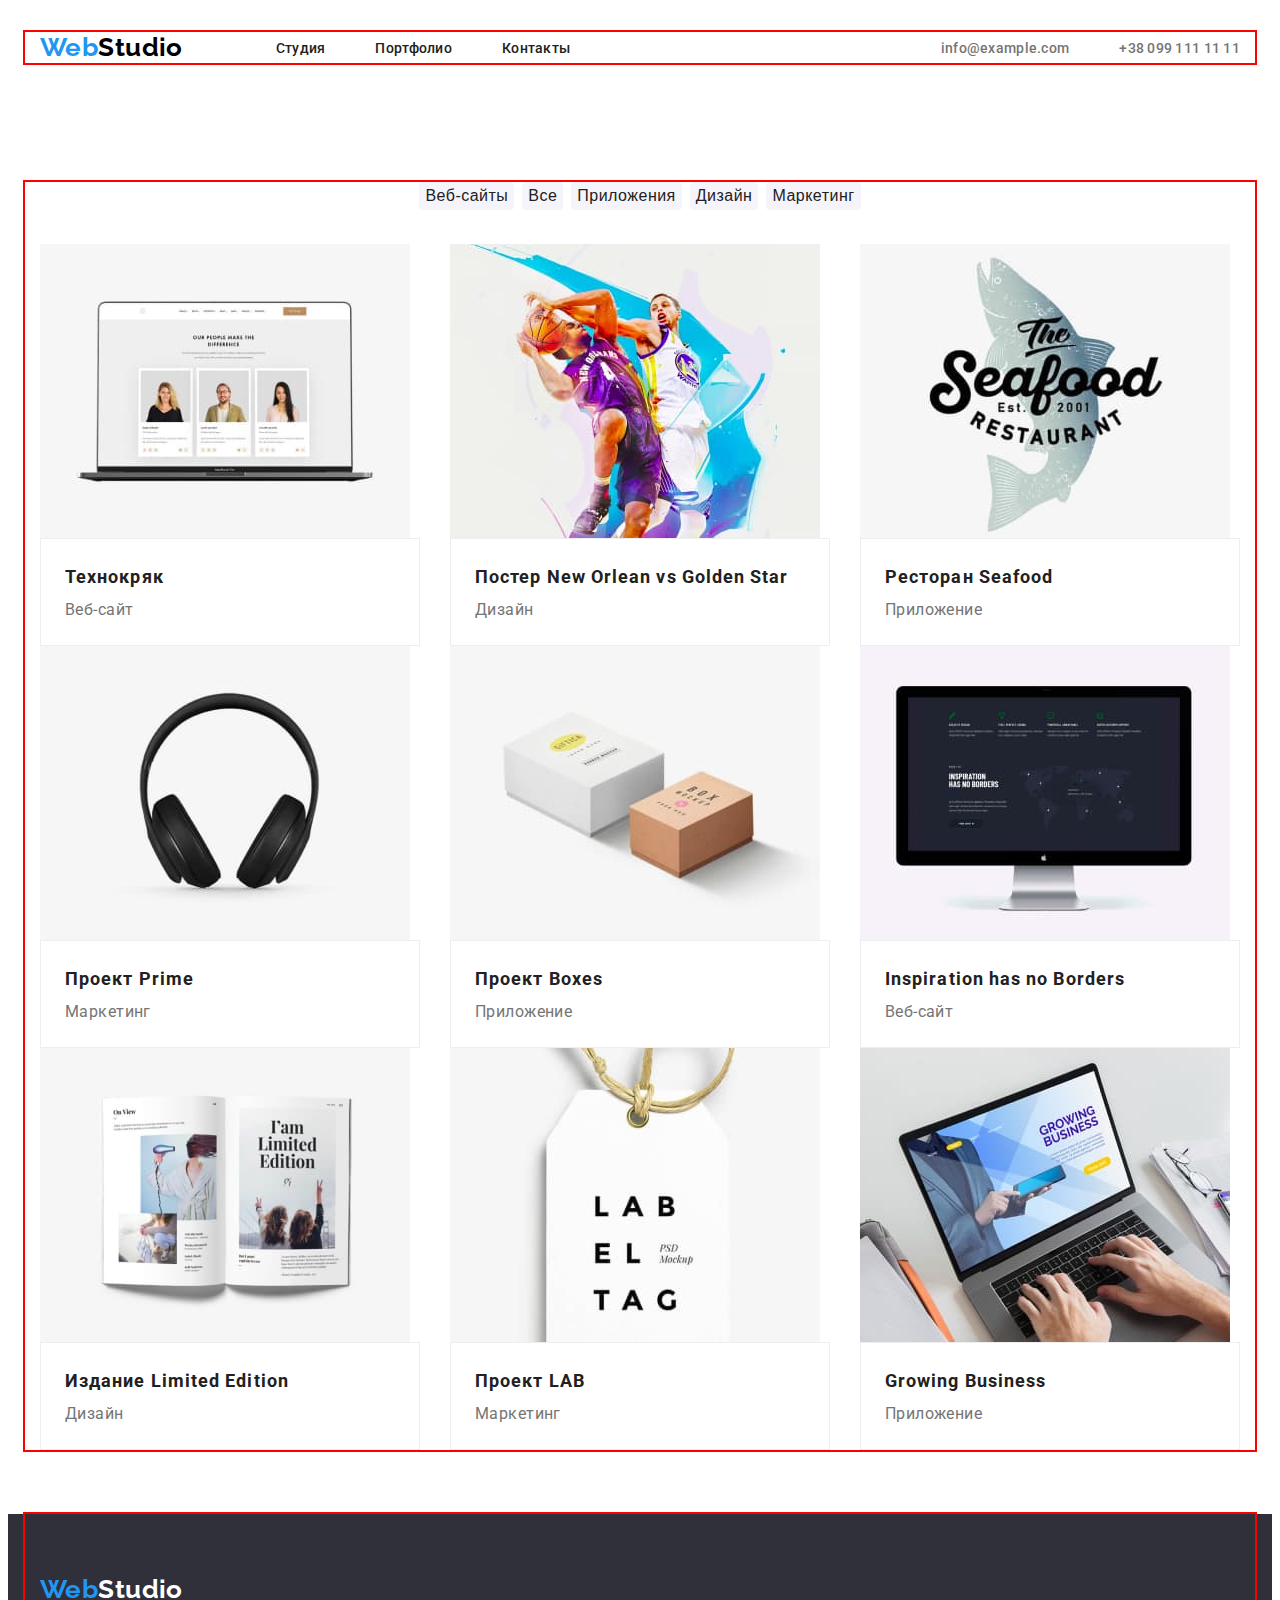
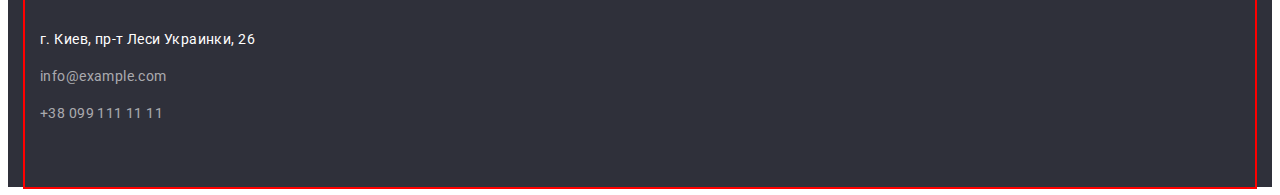
==== portfolio.html @ ec0f8058 "Add files via upload" ====
<!DOCTYPE html>
<html lang="ru">
<head>
    <meta charset="UTF-8">
    <meta http-equiv="X-UA-Compatible" content="IE=edge">
    <meta name="viewport" content="width=device-width, initial-scale=1.0">
    <link rel="stylesheet" href="./css/styles.css">
    <title>WebStudio</title>
    <link rel="preconnect" href="https://fonts.googleapis.com">
    <link rel="preconnect" href="https://fonts.gstatic.com" crossorigin>
    <link rel="stylesheet" href="https://cdnjs.cloudflare.com/ajax/libs/modern-normalize/1.1.0/modern-normalize.min.css" integrity="sha512-wpPYUAdjBVSE4KJnH1VR1HeZfpl1ub8YT/NKx4PuQ5NmX2tKuGu6U/JRp5y+Y8XG2tV+wKQpNHVUX03MfMFn9Q==" crossorigin="anonymous" referrerpolicy="no-referrer" />
    <link href="https://fonts.googleapis.com/css2?family=Raleway:wght@700&family=Roboto:wght@400;500;700;900&display=swap" rel="stylesheet"> 
</head>
<body>
    <header class="header-portfolio">
        <div class="container container-header">
            <nav class="navigation">
                <a href="index.html" class="webstudio web-header">
                    <span class="web">Web</span>Studio</a>
                <ul class="nav-list list">
                    <li class="nav-item"><a href="index.html">Студия</a></li>
                    <li class="nav-item"><a href="portfolio.html">Портфолио</a></li>
                    <li class="nav-item"><a href="">Контакты</a></li>
                </ul>
            </nav>
            <div class="header-contacts-div">
                <ul class="header-contacts-list list">
                    <li class="header-contacts-item"><a href="mailto:info@example.com">info@example.com</a></li>
                    <li class="header-contacts-item"><a href="tel:+380991111111">+38 099 111 11 11</a></li>
                </ul>
            </div>
        </div>
    </header>
    <main>
        <section class="nav-portfolio">
            <div class="nav-portfolio-container container">
                <h1 class="visually-hidden">Навигация в Портфолио</h2>
                <ul class="nav-portfolio-list list">
                    <li class="nav-portfolio-item"><button type="button" class="nav-portfolio-btn">Веб-сайты</button></li>
                    <li class="nav-portfolio-item"><button type="button" class="nav-portfolio-btn">Все</button></li>
                    <li class="nav-portfolio-item"><button type="button" class="nav-portfolio-btn">Приложения</button></li>
                    <li class="nav-portfolio-item"><button type="button" class="nav-portfolio-btn">Дизайн</button></li>
                    <li class="nav-portfolio-item"><button type="button" class="nav-portfolio-btn">Маркетинг</button></li>
                </ul>
                <ul class="services-list list">
                    <li class="services-item">
                        <a href="">
                            <img src="./img/portfolio-img-1.jpg" alt="ноутбук" width="370" height="294">
                            <div class="services-item-content">
                            <h3 class="services-item-title">Технокряк</h3>
                            <p class="services-item-text">Веб-сайт</p>
                            </div>
                        </a>
                    </li>
                    <li class="services-item">
                        <a href="">
                            <img src="./img/portfolio-img-2.jpg" alt="баскетболисты" width="370" height="294">
                            <div class="services-item-content">
                            <h3 class="services-item-title">Постер New Orlean vs Golden Star</h3>
                            <p class="services-item-text">Дизайн</p>
                            </div>
                        </a>
                    </li>
                    <li class="services-item">
                        <a href="">
                            <img src="./img/portfolio-img-3.jpg" alt="ресторан морепродуктов" width="370" height="294">
                            <div class="services-item-content">
                            <h3 class="services-item-title">Ресторан Seafood</h3>
                            <p class="services-item-text">Приложение</p>
                            </div>
                        </a>
                    </li>
                    <li class="services-item">
                        <a href="">
                            <img src="./img/portfolio-img-4.jpg" alt="наушники" width="370" height="294">
                            <div class="services-item-content">
                            <h3 class="services-item-title">Проект Prime</h3>
                            <p class="services-item-text">Маркетинг</p>
                            </div>
                        </a>
                    </li>
                    <li class="services-item">
                        <a href="">
                            <img src="./img/portfolio-img-5.jpg" alt="коробки" width="370" height="294">
                            <div class="services-item-content">
                            <h3 class="services-item-title">Проект Boxes</h3>
                            <p class="services-item-text">Приложение</p>
                            </div>
                        </a>
                    </li>
                    <li class="services-item">
                        <a href="">
                            <img src="./img/portfolio-img-6.jpg" alt="моноблок" width="370" height="294">
                            <div class="services-item-content">
                            <h3 class="services-item-title">Inspiration has no Borders</h3>
                            <p class="services-item-text">Веб-сайт</p>
                            </div>
                        </a>
                    </li>
                    <li class="services-item">
                        <a href="">
                            <img src="./img/portfolio-img-7.jpg" alt="журнал" width="370" height="294">
                            <div class="services-item-content">
                            <h3 class="services-item-title">Издание Limited Edition</h3>
                            <p class="services-item-text">Дизайн</p>
                            </div>
                        </a>
                    </li>
                    <li class="services-item">
                        <a href="">
                            <img src="./img/portfolio-img-8.jpg" alt="этикетка" width="370" height="294">
                            <div class="services-item-content">
                            <h3 class="services-item-title">Проект LAB</h3>
                            <p class="services-item-text">Маркетинг</p>
                            </div>
                        </a>
                    </li>
                    <li class="services-item">
                        <a href="">
                            <img src="./img/portfolio-img-9.jpg" alt="ноутбук" width="370" height="294">
                            <div class="services-item-content">
                            <h3 class="services-item-title">Growing Business</h3>
                            <p class="services-item-text">Приложение</p>
                            </div>
                        </a>
                    </li>
                </ul>
            </div>
        </section>
    </main>
    <footer class="footer">
        <div class="container footer-container">
            <a href="/index.html" class="webstudio web-footer">
                <span class="web">Web</span>Studio</a>
            <address>
                <ul class="footer-list list">
                    <li class="footer-item"><a href="" class="footer-addres">г. Киев, пр-т Леси Украинки, 26</a></li>
                    <li class="footer-item"><a href="mailto:info@example.com">info@example.com</a></li>
                    <li class="footer-item"><a href="tel:+380991111111">+38 099 111 11 11</a></li>
                </ul>
            </address>
        </div>
    </footer>
</body>
</html>
---- css/styles.css ----
:root {
    --corporate-color: #2196F3;
    --first-text: #212121;
    --second-text: #FFFFFF;
    --third-text: #757575;
    --background-header: #ECECEC;
    --background-tagline-and-footer: #2F303A;
    --background-team: #F5F4FA;
    --background-fff: #FFFFFF;
    --backgraund-portfolio-main: #E5E5E5;
    --web-header: #000000;
    --background-btn-portfolio: #F5F4FA;
}

p, h1, h2, h3, h4, h5, h6 {
    margin: 0;
}

ul {
    margin: 0;
    padding: 0;
}

button {
    cursor: pointer;
}

img {
    display: block;
    max-width: 100%;
}

body {
    font-family: "Roboto", sans-serif;
    color: var(--first-text);
    font-size: 14px;
    letter-spacing: 0.03em;
    background-color: var(--background-fff);
}

.list {
    list-style: none;
}

a {
    text-decoration: none;
    color: inherit;
}

.web {
    font-family: Raleway, sans-serif;
    font-size: 26px;
    line-height: calc(31 / 26);
    color: var(--corporate-color);
}

.webstudio{
    font-family: Raleway, sans-serif;
    font-weight: 700;
    font-size: 26px;
    line-height: calc(31 / 26);
}

.container {
    width: 1200px;
    padding-left: 15px;
    padding-right: 15px;
    margin: 0 auto;
    outline: 2px solid red;
}

.visually-hidden {
    position: absolute;
    width: 1px;
    height: 1px;
    margin: -1px;
    border: 0;
    padding: 0;
    white-space: nowrap;
    clip-path: inset(100%);
    clip: rect(0 0 0 0);
    overflow: hidden;
}

/* -------------------HEADER------------------- */
.header {
    background-color: var(--background-header);
    padding-top: 24px;
    padding-bottom: 25px;
}

.container-header {
    display: flex;
    align-items: center;
}

.web-header{
    color: var(--web-header);
    margin-right: 93px;
}

.navigation {
    display: flex;
    align-items: center;
}

.nav-list {
    display: flex;
}

.nav-item {
    font-weight: 500;
    line-height: calc(16 / 14);
    letter-spacing: 0.02em;
    color: var(--first-text);
}

.nav-item + .nav-item{
    margin-left: 50px;
}

.nav-item:hover,
.nav-item:focus {
    font-weight: 500;
    line-height: calc(16 / 14);
    letter-spacing: 0.02em;
    color: var(--corporate-color);
}

.header-contacts-div {
        display: flex;
    align-items: center;
    margin-left: auto;
}

.header-contacts-list {
    display: flex;
    align-items: center;
}

.header-contacts-item + .header-contacts-item {
    margin-left: 50px;
}

.header-contacts-item {
    font-weight: 500;
    line-height: calc(16 / 14);
    letter-spacing: 0.02em;
    color: var(--third-text);
}

.header-contacts-item:hover,
.header-contacts-item:focus {
    font-weight: 500;
    line-height: calc(16 / 14);
    letter-spacing: 0.02em;
    color: var(--corporate-color);
}

/* -------------------TAGLINE------------------- */
.tagline {
    background-color: var(--background-tagline-and-footer);
    flex-grow: 1;
    padding: 200px 0 280px 0;
}

.tagline-title {
    font-weight: 900;
    font-size: 44px;
    line-height: calc(60 / 44);
    text-align: center;
    letter-spacing: 0.06em;
    text-transform: uppercase;
    color: var(--second-text);
    margin-bottom: 30px;
}

.tagline-btn{
    font-weight: bold;
    font-size: 16px;
    line-height: calc(30 / 16);
    display: flex;
    align-items: center;
    text-align: center;
    letter-spacing: 0.06em;
    color: var(--second-text);
    background-color: var(--corporate-color);
    margin: auto;
    border: 0;
    background: var(--corporate-color);
    box-shadow: 0px 4px 4px rgba(0, 0, 0, 0.15);
    border-radius: 4px;
    padding: 10px 32px 10px 47px;
}

.tagline-btn:hover,
.tagline-btn:focus {
    cursor: pointer;
}

/* -------------------ABOUT------------------- */
.about-list {
    display: flex;
    padding-top: 94px;
    padding-bottom: 94px;
}

.about-item + .about-item {
    margin-left: 30px;
}

.about-item {
    width: calc(100% / 4 - 30px);
}

.about-item-title{
    line-height: calc(16 / 14);
    text-transform: uppercase;
}

.about-item-text{
    line-height: calc(24 / 14);
    color: var(--third-text);
}

/* -------------------TASKS------------------- */

.tasks-title {
    font-size: 36px;
    line-height: calc(42 /36);
    text-align: center;
    padding-bottom: 50px;
}

.tasks-list {
    display: flex;
    align-items: center;
    padding-bottom: 94px;
}

.tasks-item + .tasks-item {
    margin-left: 30px;
}

.tasks-item{
    width: calc(100% / 3 - 30px);
}

/* -------------------TEAM------------------- */
.team {
    background-color: var(--background-team);
}

.team-title {
    padding-top: 94px;
    padding-bottom: 50px;
}

.team-item {
    background-color: var(--background-fff);
}

.team-list {
    display: flex;
    padding-bottom: 94px;
}

.team-title {
    font-size: 36px;
    line-height: calc(42 / 36);
    text-align: center;
}

.team-item + .team-item {
    margin-left: 30px;
}

.team-item {
    width: calc(100% / 4 - 30px);
}

.team-item-title {
    font-weight: 500;
    font-size: 16px;
    line-height: calc(19 / 16);
    text-align: center;
    padding-top: 30px;
    padding-bottom: 10px;
}

.team-item-text {
    font-size: 16px;
    line-height: calc(19 / 16);
    text-align: center;
    color: var(--third-text); 
    padding-bottom: 30px;
}

/* -------------------FOOTER------------------- */


footer {
    background-color: var(--background-tagline-and-footer);
}

.footer-container {
    padding-top: 60px;
    padding-bottom: 60px;
}

.web-footer {
    color: var(--second-text);
}

.footer-list {
    padding-top: 20px;
}

.footer-item + .footer-item {
    margin-top: 9px;
}

address{
    font-style: normal;
}

.footer-addres {
    line-height: calc(24 / 12);
    color: var(--second-text);
}

.footer-item {
    line-height: calc(24 / 12);
    color: rgba(255, 255, 255, 0.6);
}


/* -------------------PORTFOLIO------------------- */

.header-portfolio {
    background-color: var(--background-fff);
    padding-top: 24px;
    padding-bottom: 25px;
}

/* -------------------NAV_PORTFOLIO------------------- */

.nav-portfolio-container {
    margin-top: 94px;
    margin-bottom: 94px;
}

.nav-portfolio-list {
    display: flex;
    justify-content: center;
    margin-bottom: 34px;
}

.nav-portfolio-item + .nav-portfolio-item{
    margin-left: 8px;
}

.nav-portfolio-btn {
    font-weight: 500;
    font-size: 16px;
    line-height: calc(26 / 16);
    letter-spacing: 0.03em;
    text-align: center;
    color: var(--first-text);
    background-color: var(--background-btn-portfolio);
    border-radius: 4px;
    border: 0;
}

.nav-portfolio-btn:hover,
.nav-portfolio-btn:focus {
    color: var(--second-text);
    background-color: var(--corporate-color);
    cursor: pointer;
    font-weight: 500;
    font-size: 16px;
    line-height: calc(26 / 16);
    letter-spacing: 0.03em;
    text-align: center;
    color: var(--second-text);
}

/* -------------------SERVICES------------------- */

.services-list {
    display: flex;
    flex-wrap: wrap;
    margin-left: -30px;
    margin-bottom: -30px;
}

.services-item {
    width: calc(100% / 3 - 30px);
    margin-left: 30px;
}

.services-item-content {
    padding: 20px 24px;
    border: 1px solid #EEEEEE;
}

.services-item-title {
    font-size: 18px;
    line-height: calc(36 / 18);
    letter-spacing: 0.06em;
    color: var(--first-text);

}

.services-item-text {
    font-size: 16px;
    line-height: calc(30 /16);
    color: var(--third-text);
}
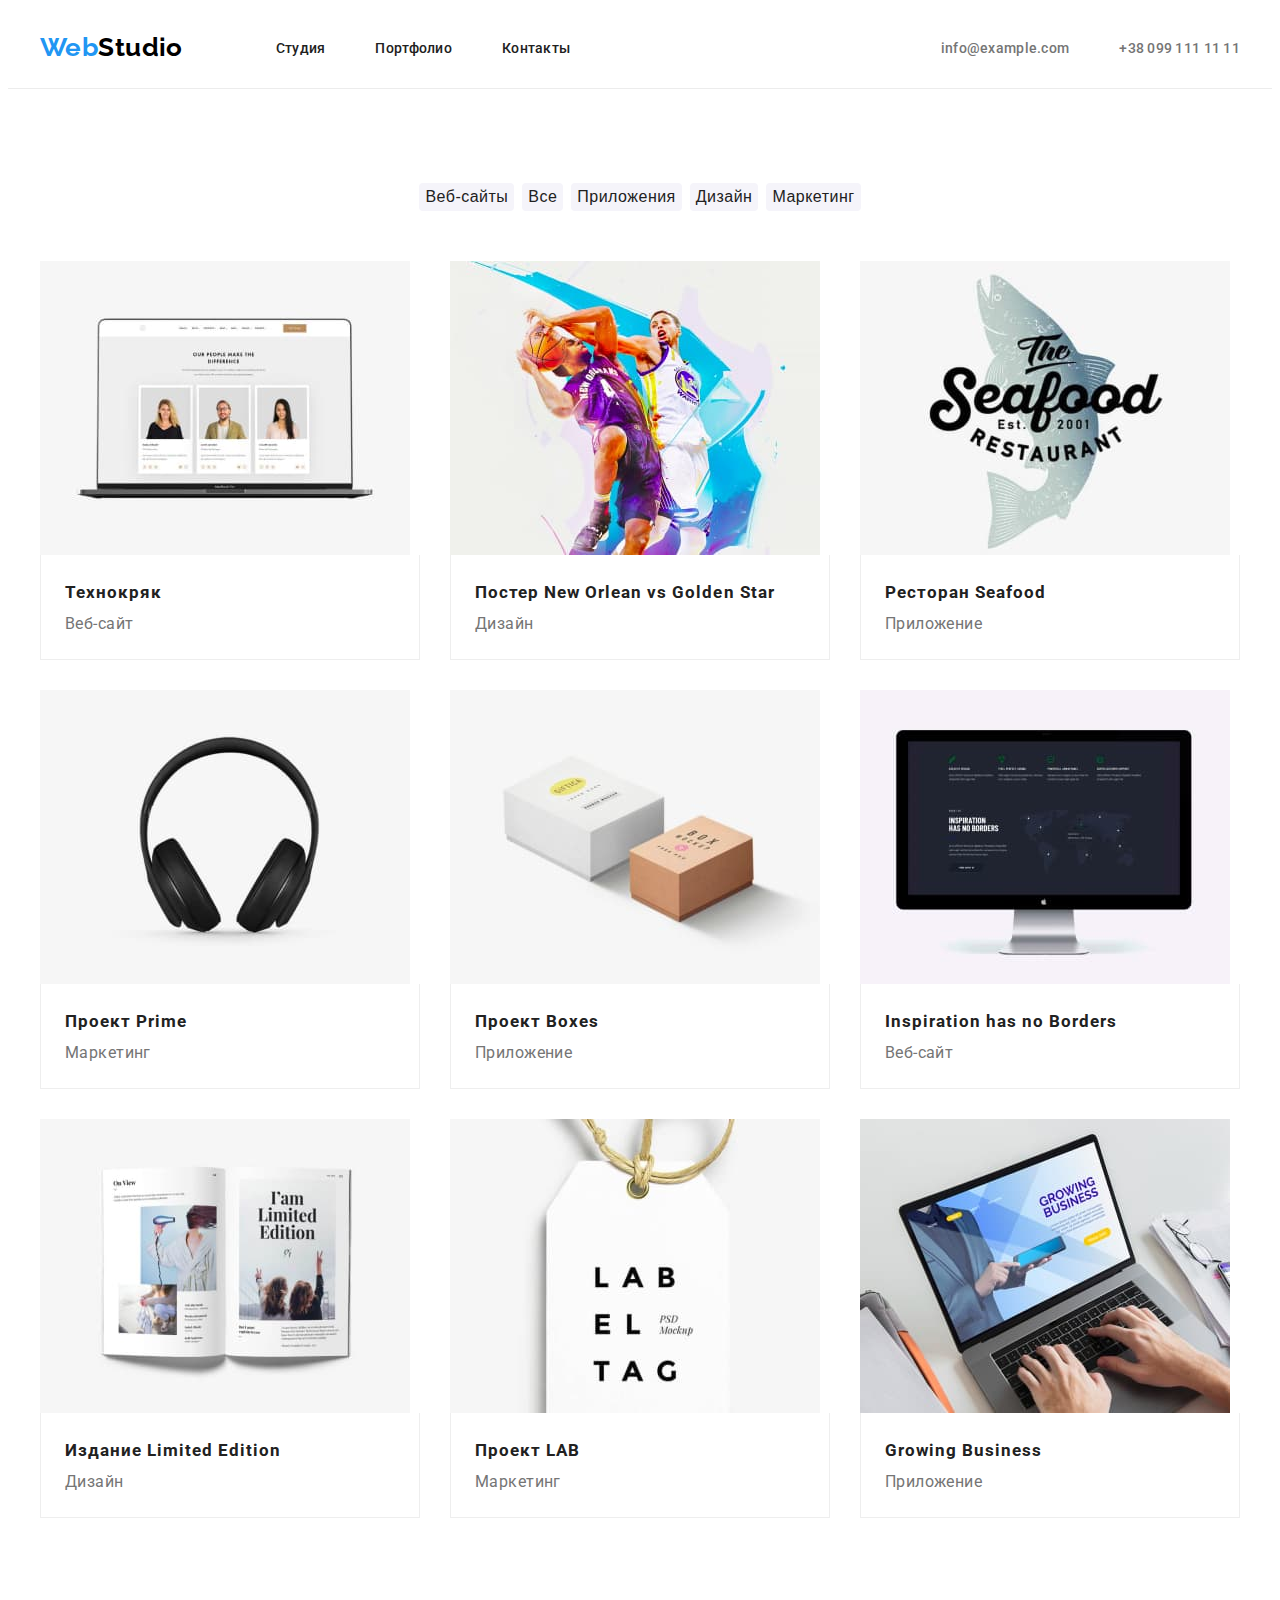
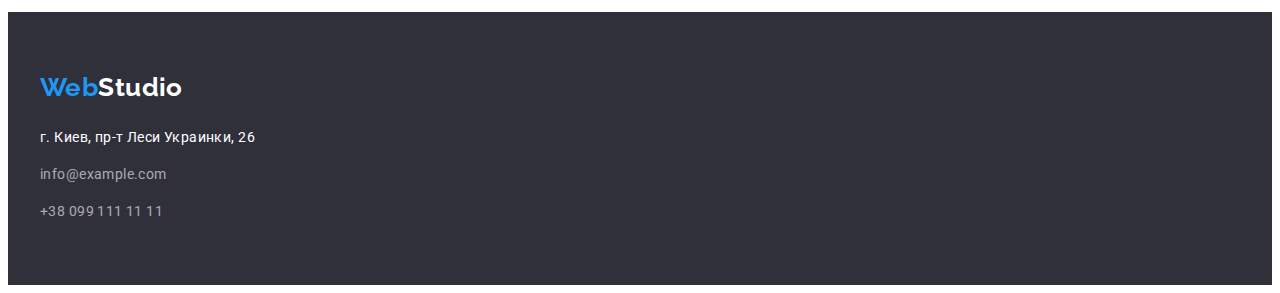
==== commit a9f830de: "Update portfolio.html" ====
--- a/portfolio.html
+++ b/portfolio.html
@@ -12,7 +12,7 @@
     <link href="https://fonts.googleapis.com/css2?family=Raleway:wght@700&family=Roboto:wght@400;500;700;900&display=swap" rel="stylesheet"> 
 </head>
 <body>
-    <header class="header-portfolio">
+    <header class="header">
         <div class="container container-header">
             <nav class="navigation">
                 <a href="index.html" class="webstudio web-header">
@@ -32,7 +32,7 @@
         </div>
     </header>
     <main>
-        <section class="nav-portfolio">
+        <section class="nav-portfolio section">
             <div class="nav-portfolio-container container">
                 <h1 class="visually-hidden">Навигация в Портфолио</h2>
                 <ul class="nav-portfolio-list list">
@@ -142,4 +142,4 @@
         </div>
     </footer>
 </body>
-</html>+</html>
--- a/css/styles.css
+++ b/css/styles.css
@@ -66,7 +66,11 @@
     padding-left: 15px;
     padding-right: 15px;
     margin: 0 auto;
-    outline: 2px solid red;
+}
+
+.section {
+    padding-top: 94px;
+    padding-bottom: 94px;
 }
 
 .visually-hidden {
@@ -84,9 +88,10 @@
 
 /* -------------------HEADER------------------- */
 .header {
-    background-color: var(--background-header);
+    background-color: var(--background-fff);
     padding-top: 24px;
     padding-bottom: 25px;
+    border-bottom: 1px solid #ECECEC;
 }
 
 .container-header {
@@ -159,9 +164,10 @@
 
 /* -------------------TAGLINE------------------- */
 .tagline {
+    font-family: Roboto;
     background-color: var(--background-tagline-and-footer);
     flex-grow: 1;
-    padding: 200px 0 280px 0;
+    padding: 200px 0 200px 0;
 }
 
 .tagline-title {
@@ -201,8 +207,6 @@
 /* -------------------ABOUT------------------- */
 .about-list {
     display: flex;
-    padding-top: 94px;
-    padding-bottom: 94px;
 }
 
 .about-item + .about-item {
@@ -216,6 +220,7 @@
 .about-item-title{
     line-height: calc(16 / 14);
     text-transform: uppercase;
+    margin-bottom: 10px;
 }
 
 .about-item-text{
@@ -224,18 +229,20 @@
 }
 
 /* -------------------TASKS------------------- */
+.tasks {
+    padding-top: 0;
+}
 
 .tasks-title {
     font-size: 36px;
     line-height: calc(42 /36);
     text-align: center;
-    padding-bottom: 50px;
+    margin-bottom: 50px;
 }
 
 .tasks-list {
     display: flex;
     align-items: center;
-    padding-bottom: 94px;
 }
 
 .tasks-item + .tasks-item {
@@ -252,17 +259,18 @@
 }
 
 .team-title {
-    padding-top: 94px;
-    padding-bottom: 50px;
+    margin-bottom: 50px;
 }
 
 .team-item {
     background-color: var(--background-fff);
+    box-shadow: 0px 1px 3px rgba(0, 0, 0, 0.12), 0px 1px 1px rgba(0, 0, 0, 0.14), 0px 2px 1px rgba(0, 0, 0, 0.2);
+    border-radius: 0px 0px 4px 4px;
 }
 
 .team-list {
     display: flex;
-    padding-bottom: 94px;
+    justify-content: space-between;
 }
 
 .team-title {
@@ -284,8 +292,8 @@
     font-size: 16px;
     line-height: calc(19 / 16);
     text-align: center;
-    padding-top: 30px;
-    padding-bottom: 10px;
+    margin-top: 30px;
+    margin-bottom: 10px;
 }
 
 .team-item-text {
@@ -293,7 +301,7 @@
     line-height: calc(19 / 16);
     text-align: center;
     color: var(--third-text); 
-    padding-bottom: 30px;
+    margin-bottom: 30px;
 }
 
 /* -------------------FOOTER------------------- */
@@ -301,19 +309,17 @@
 
 footer {
     background-color: var(--background-tagline-and-footer);
-}
-
-.footer-container {
     padding-top: 60px;
     padding-bottom: 60px;
 }
 
+
 .web-footer {
     color: var(--second-text);
 }
 
 .footer-list {
-    padding-top: 20px;
+    margin-top: 20px;
 }
 
 .footer-item + .footer-item {
@@ -337,23 +343,14 @@
 
 /* -------------------PORTFOLIO------------------- */
 
-.header-portfolio {
-    background-color: var(--background-fff);
-    padding-top: 24px;
-    padding-bottom: 25px;
-}
+
 
 /* -------------------NAV_PORTFOLIO------------------- */
 
-.nav-portfolio-container {
-    margin-top: 94px;
-    margin-bottom: 94px;
-}
-
 .nav-portfolio-list {
     display: flex;
     justify-content: center;
-    margin-bottom: 34px;
+    margin-bottom: 50px;
 }
 
 .nav-portfolio-item + .nav-portfolio-item{
@@ -397,15 +394,18 @@
 .services-item {
     width: calc(100% / 3 - 30px);
     margin-left: 30px;
+    margin-bottom: 30px;
 }
 
 .services-item-content {
     padding: 20px 24px;
-    border: 1px solid #EEEEEE;
+    border-left: 1px solid #EEEEEE;
+    border-right: 1px solid #EEEEEE;
+    border-bottom: 1px solid #EEEEEE;
 }
 
 .services-item-title {
-    font-size: 18px;
+    font-size: 17px;
     line-height: calc(36 / 18);
     letter-spacing: 0.06em;
     color: var(--first-text);
@@ -416,4 +416,4 @@
     font-size: 16px;
     line-height: calc(30 /16);
     color: var(--third-text);
-}+}
